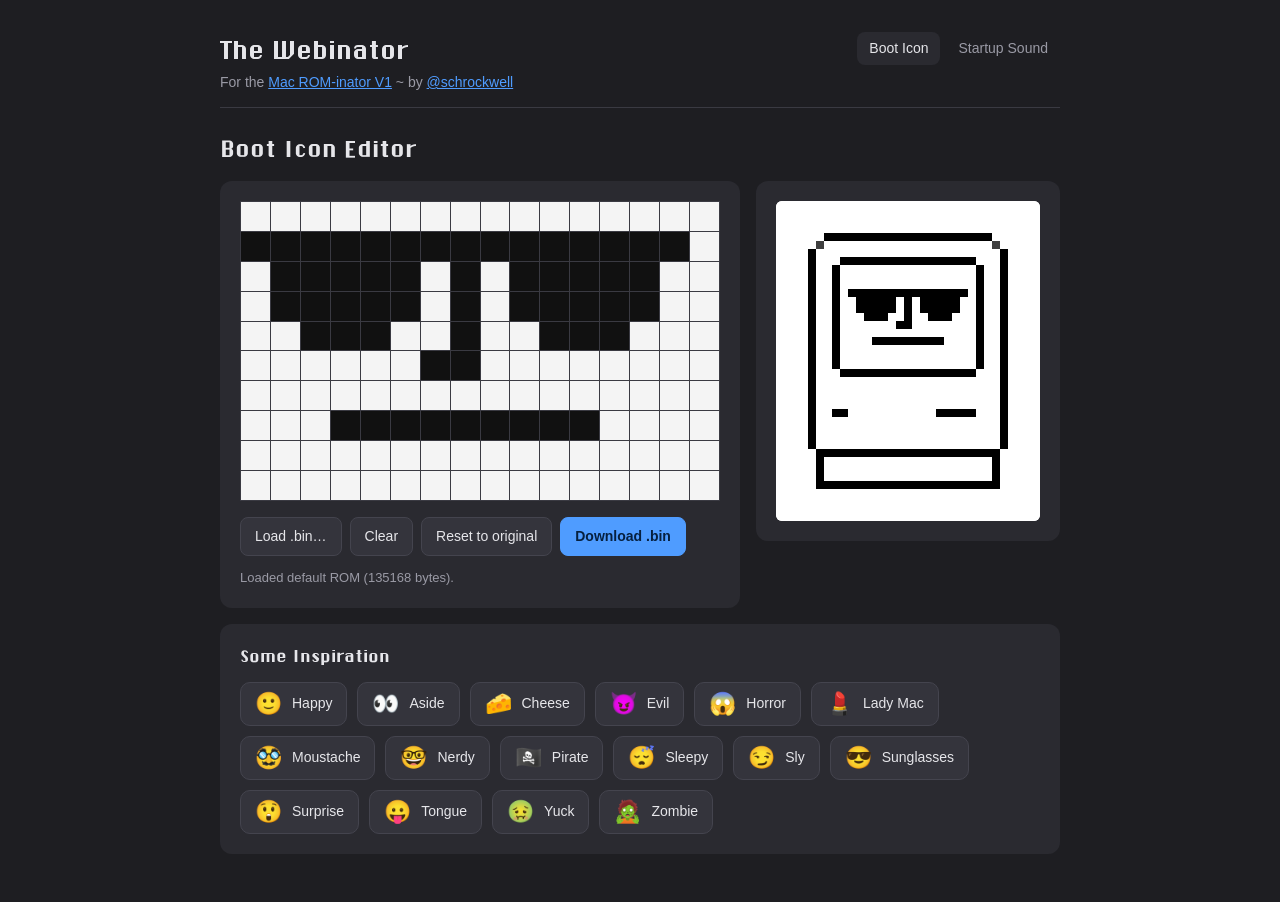
==== icon/index.html @ 16dd8859 "Add sound editor, index page, icon and audio samples" ====
<!DOCTYPE html>
<html lang="en">

<head>
  <meta charset="utf-8">
  <meta name="viewport" content="width=device-width, initial-scale=1">
  <title>ROM-inator Icon Editor</title>
  <link rel="stylesheet" href="../main.css">

  <script src="rom-data.js"></script>
  <script src="samples.js"></script>
  <script src="icon.js"></script>
</head>

<body>
  <div class="app">
    <header class="nav">
      <div class="masthead">
        <a class="brand" href="../">The Webinator</a>
        <p class="sub">
          For the
          <a href="https://www.bigmessowires.com/mac-rom-inator/">Mac ROM-inator V1</a> ~
          by <a href="https://schrockwell.com" rel="noopener">@schrockwell</a>
        </p>
      </div>
      <nav class="nav-links">
        <a href="../icon/" class="active">Boot Icon</a>
        <a href="../sound/">Startup Sound</a>
      </nav>
    </header>

    <h1>Boot Icon Editor</h1>

    <div class="panels">
      <div class="card editor-card">
        <div id="grid"></div>
        <div class="controls">
          <label class="filebtn">Load .bin…<input type="file" id="file" accept=".bin,application/octet-stream"></label>
          <button id="clear">Clear</button>
          <button id="reset">Reset to original</button>
          <button id="download" class="primary">Download .bin</button>
        </div>
        <div class="status" id="status"></div>
      </div>

      <div class="card preview-card">
        <canvas id="preview" width="33" height="40"></canvas>
      </div>
    </div>

    <div class="card">
      <h2>Some Inspiration</h2>
      <div class="sample-gallery" id="faces"></div>
    </div>
  </div>
</body>

</html>
---- main.css ----
/* Webinator — all styles. */

@font-face {
  font-family: "ChicagoFLF";
  src: url("/assets/ChicagoFLF.ttf") format("truetype");
  font-display: swap;
}

/* ---- Theme + shell ---- */

:root {
  --bg: #1e1e22;
  --panel: #2a2a30;
  --ink: #e6e6ea;
  --muted: #9a9aa5;
  --accent: #4f9cff;
  --border: #3a3a42;
  --grid-line: #3a3a42;
  --black: #111;
  --white: #f4f4f4;
}

* {
  box-sizing: border-box;
}

body {
  margin: 0;
  font: 15px/1.5 -apple-system, BlinkMacSystemFont, "Segoe UI", Helvetica, Arial, sans-serif;
  background: var(--bg);
  color: var(--ink);
  display: flex;
  justify-content: center;
  padding: 32px 16px;
  min-height: 100vh;
}

.app {
  width: 100%;
  max-width: 840px;
}

h1,
h2 {
  font-family: "ChicagoFLF", Chicago, "Charcoal", sans-serif;
  font-weight: normal;
}

h1 {
  font-size: 22px;
  margin: 0 0 16px;
}

.sub {
  color: var(--muted);
  font-size: 14px;
  margin: 0 0 24px;
}

.sub a {
  color: var(--accent);
}

/* ---- Shared nav header ---- */

.nav {
  display: flex;
  align-items: flex-start;
  justify-content: space-between;
  gap: 16px;
  margin-bottom: 24px;
  padding-bottom: 14px;
  border-bottom: 1px solid var(--border);
}

.masthead {
  display: flex;
  flex-direction: column;
  gap: 4px;
}

.nav .brand {
  font-family: "ChicagoFLF", Chicago, "Charcoal", sans-serif;
  font-size: 24px;
  font-weight: normal;
  color: var(--ink);
  text-decoration: none;
}

.nav .sub {
  margin: 0;
}

.nav-links {
  flex-shrink: 0;
}

.nav-links {
  display: flex;
  gap: 6px;
}

.nav-links a {
  color: var(--muted);
  text-decoration: none;
  font-size: 14px;
  padding: 6px 12px;
  border-radius: 8px;
}

.nav-links a:hover {
  color: var(--ink);
  background: var(--panel);
}

.nav-links a.active {
  color: var(--ink);
  background: var(--panel);
}

/* ---- Landing page ---- */

.grid {
  display: grid;
  grid-template-columns: repeat(2, 1fr);
  gap: 16px;
}

.tile {
  display: flex;
  flex-direction: column;
  align-items: flex-start;
  gap: 8px;
  background: var(--panel);
  border: 1px solid var(--border);
  border-radius: 14px;
  padding: 28px 24px;
  min-height: 168px;
  color: var(--ink);
  text-decoration: none;
  transition: border-color .12s, transform .12s, background .12s;
}

a.tile:hover {
  border-color: var(--accent);
  background: #30303a;
  transform: translateY(-2px);
}

.tile .icon {
  font-size: 40px;
  line-height: 1;
}

.tile .title {
  font-family: "ChicagoFLF", Chicago, "Charcoal", sans-serif;
  font-size: 20px;
  font-weight: normal;
}

.tile .desc {
  color: var(--muted);
  font-size: 13px;
}

.tile.disabled {
  cursor: not-allowed;
  opacity: .55;
}

.badge {
  margin-top: auto;
  font-size: 11px;
  font-weight: 600;
  letter-spacing: .04em;
  text-transform: uppercase;
  color: var(--muted);
  border: 1px solid var(--border);
  border-radius: 999px;
  padding: 3px 10px;
}

@media (max-width: 520px) {
  .grid {
    grid-template-columns: 1fr;
  }
}

/* ---- Boot icon editor ---- */

.panels {
  display: flex;
  flex-wrap: wrap;
  align-items: flex-start;
  gap: 16px;
}

.editor-card {
  flex: 1 1 420px;
}

.preview-card {
  flex: 0 0 auto;
}

.card {
  background: var(--panel);
  border-radius: 12px;
  padding: 20px;
  margin-bottom: 16px;
}

/* 16x10 pixel grid */
#grid {
  display: grid;
  grid-template-columns: repeat(16, 1fr);
  grid-template-rows: repeat(10, 1fr);
  gap: 1px;
  background: var(--grid-line);
  border: 1px solid var(--grid-line);
  width: 100%;
  aspect-ratio: 16 / 10;
  user-select: none;
  touch-action: none;
  cursor: crosshair;
}

.cell {
  width: 100%;
  height: 100%;
}

.cell.white {
  background: var(--white);
}

.cell.black {
  background: var(--black);
}

.controls {
  display: flex;
  flex-wrap: wrap;
  gap: 8px;
  margin-top: 16px;
}

button,
.filebtn {
  appearance: none;
  border: 1px solid #44444e;
  background: #34343c;
  color: var(--ink);
  padding: 8px 14px;
  border-radius: 8px;
  font: inherit;
  font-size: 14px;
  cursor: pointer;
}

button:hover,
.filebtn:hover {
  background: #3e3e48;
}

button:disabled {
  opacity: .5;
  cursor: not-allowed;
}

button:disabled:hover {
  background: #34343c;
}

button.primary {
  background: var(--accent);
  border-color: var(--accent);
  color: #06203f;
  font-weight: 600;
}

button.primary:hover {
  filter: brightness(1.08);
}

#file {
  display: none;
}

.status {
  color: var(--muted);
  font-size: 13px;
  margin-top: 12px;
  min-height: 1.2em;
}

.status.warn {
  color: #ffb454;
}

.preview-card h2 {
  font-size: 16px;
  margin: 0 0 2px;
}

#preview {
  width: 264px;
  /* (25 + 4*2) * 8 */
  height: 320px;
  /* (32 + 4*2) * 8 */
  image-rendering: pixelated;
  image-rendering: crisp-edges;
  background: #fff;
  border-radius: 6px;
  display: block;
}

.legend {
  color: var(--muted);
  font-size: 12px;
  margin-top: 14px;
}

.swatch {
  display: inline-block;
  width: 10px;
  height: 10px;
  border-radius: 2px;
  vertical-align: middle;
  margin: 0 4px 0 10px;
  border: 1px solid var(--grid-line);
}

.swatch.w {
  background: var(--white);
}

.swatch.b {
  background: var(--black);
}

/* ---- Startup sound editor ---- */

#wave {
  display: block;
  width: 100%;
  height: 140px;
  margin-top: 16px;
  background: #1a1a1e;
  border-radius: 8px;
  cursor: pointer;
}

.sound-controls {
  display: flex;
  align-items: center;
  gap: 12px;
  margin-top: 14px;
  color: var(--muted);
  font-size: 13px;
}

.sound-controls input[type="range"] {
  flex: 1;
  accent-color: var(--accent);
}

#startval {
  min-width: 56px;
  text-align: right;
  font-variant-numeric: tabular-nums;
}

.card h2 {
  font-size: 16px;
  margin: 0;
}

.sample-gallery {
  display: flex;
  flex-wrap: wrap;
  gap: 10px;
  margin-top: 14px;
}

.sample {
  display: flex;
  align-items: center;
  gap: 10px;
  text-align: left;
  padding: 10px 14px;
  border-radius: 10px;
}

.sample-icon {
  font-size: 22px;
  line-height: 1;
}

.sample-name {
  font-size: 14px;
}
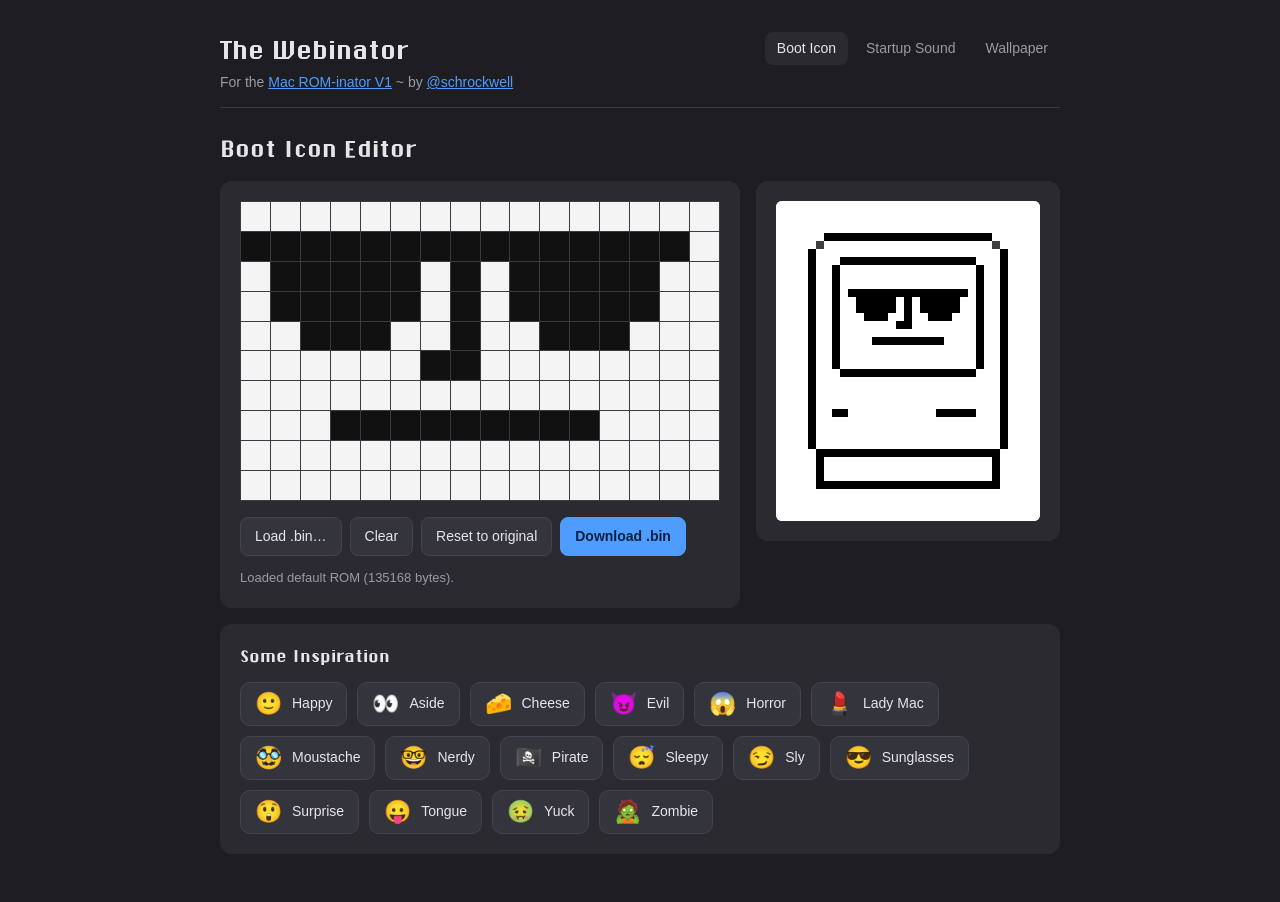
==== commit 0157ce98: "Add wallpaper util" ====
--- a/icon/index.html
+++ b/icon/index.html
@@ -5,7 +5,7 @@
   <meta charset="utf-8">
   <meta name="viewport" content="width=device-width, initial-scale=1">
   <title>ROM-inator Icon Editor</title>
-  <link rel="stylesheet" href="../main.css">
+  <link rel="stylesheet" href="../assets/main.css">
 
   <script src="rom-data.js"></script>
   <script src="samples.js"></script>
@@ -26,6 +26,7 @@
       <nav class="nav-links">
         <a href="../icon/" class="active">Boot Icon</a>
         <a href="../sound/">Startup Sound</a>
+        <a href="../wallpaper/">Wallpaper</a>
       </nav>
     </header>
 
--- a/assets/main.css
+++ b/assets/main.css
@@ -0,0 +1,488 @@
+/* Webinator — all styles. */
+
+@font-face {
+  font-family: "ChicagoFLF";
+  src: url("/assets/ChicagoFLF.ttf") format("truetype");
+  font-display: swap;
+}
+
+/* ---- Theme + shell ---- */
+
+:root {
+  --bg: #1e1e22;
+  --panel: #2a2a30;
+  --ink: #e6e6ea;
+  --muted: #9a9aa5;
+  --accent: #4f9cff;
+  --border: #3a3a42;
+  --grid-line: #3a3a42;
+  --black: #111;
+  --white: #f4f4f4;
+}
+
+* {
+  box-sizing: border-box;
+}
+
+body {
+  margin: 0;
+  font: 15px/1.5 -apple-system, BlinkMacSystemFont, "Segoe UI", Helvetica, Arial, sans-serif;
+  background: var(--bg);
+  color: var(--ink);
+  display: flex;
+  justify-content: center;
+  padding: 32px 16px;
+  min-height: 100vh;
+}
+
+.app {
+  width: 100%;
+  max-width: 840px;
+}
+
+h1,
+h2 {
+  font-family: "ChicagoFLF", Chicago, "Charcoal", sans-serif;
+  font-weight: normal;
+}
+
+h1 {
+  font-size: 22px;
+  margin: 0 0 16px;
+}
+
+.sub {
+  color: var(--muted);
+  font-size: 14px;
+  margin: 0 0 24px;
+}
+
+.sub a {
+  color: var(--accent);
+}
+
+/* ---- Shared nav header ---- */
+
+.nav {
+  display: flex;
+  align-items: flex-start;
+  justify-content: space-between;
+  gap: 16px;
+  margin-bottom: 24px;
+  padding-bottom: 14px;
+  border-bottom: 1px solid var(--border);
+}
+
+.masthead {
+  display: flex;
+  flex-direction: column;
+  gap: 4px;
+}
+
+.nav .brand {
+  font-family: "ChicagoFLF", Chicago, "Charcoal", sans-serif;
+  font-size: 24px;
+  font-weight: normal;
+  color: var(--ink);
+  text-decoration: none;
+}
+
+.nav .sub {
+  margin: 0;
+}
+
+.nav-links {
+  flex-shrink: 0;
+}
+
+.nav-links {
+  display: flex;
+  gap: 6px;
+}
+
+.nav-links a {
+  color: var(--muted);
+  text-decoration: none;
+  font-size: 14px;
+  padding: 6px 12px;
+  border-radius: 8px;
+}
+
+.nav-links a:hover {
+  color: var(--ink);
+  background: var(--panel);
+}
+
+.nav-links a.active {
+  color: var(--ink);
+  background: var(--panel);
+}
+
+/* ---- Landing page ---- */
+
+.grid {
+  display: grid;
+  grid-template-columns: repeat(2, 1fr);
+  gap: 16px;
+}
+
+.tile {
+  display: flex;
+  flex-direction: column;
+  align-items: flex-start;
+  gap: 8px;
+  background: var(--panel);
+  border: 1px solid var(--border);
+  border-radius: 14px;
+  padding: 28px 24px;
+  min-height: 168px;
+  color: var(--ink);
+  text-decoration: none;
+  transition: border-color .12s, transform .12s, background .12s;
+}
+
+a.tile:hover {
+  border-color: var(--accent);
+  background: #30303a;
+  transform: translateY(-2px);
+}
+
+.tile .icon {
+  font-size: 40px;
+  line-height: 1;
+}
+
+.tile .title {
+  font-family: "ChicagoFLF", Chicago, "Charcoal", sans-serif;
+  font-size: 20px;
+  font-weight: normal;
+}
+
+.tile .desc {
+  color: var(--muted);
+  font-size: 13px;
+}
+
+.tile.disabled {
+  cursor: not-allowed;
+  opacity: .55;
+}
+
+.badge {
+  margin-top: auto;
+  font-size: 11px;
+  font-weight: 600;
+  letter-spacing: .04em;
+  text-transform: uppercase;
+  color: var(--muted);
+  border: 1px solid var(--border);
+  border-radius: 999px;
+  padding: 3px 10px;
+}
+
+@media (max-width: 520px) {
+  .grid {
+    grid-template-columns: 1fr;
+  }
+}
+
+/* ---- Boot icon editor ---- */
+
+.panels {
+  display: flex;
+  flex-wrap: wrap;
+  align-items: flex-start;
+  gap: 16px;
+}
+
+.editor-card {
+  flex: 1 1 420px;
+}
+
+.preview-card {
+  flex: 0 0 auto;
+}
+
+.card {
+  background: var(--panel);
+  border-radius: 12px;
+  padding: 20px;
+  margin-bottom: 16px;
+}
+
+/* 16x10 pixel grid */
+#grid {
+  display: grid;
+  grid-template-columns: repeat(16, 1fr);
+  grid-template-rows: repeat(10, 1fr);
+  gap: 1px;
+  background: var(--grid-line);
+  border: 1px solid var(--grid-line);
+  width: 100%;
+  aspect-ratio: 16 / 10;
+  user-select: none;
+  touch-action: none;
+  cursor: crosshair;
+}
+
+.cell {
+  width: 100%;
+  height: 100%;
+}
+
+.cell.white {
+  background: var(--white);
+}
+
+.cell.black {
+  background: var(--black);
+}
+
+.controls {
+  display: flex;
+  flex-wrap: wrap;
+  gap: 8px;
+  margin-top: 16px;
+}
+
+button,
+.filebtn {
+  appearance: none;
+  border: 1px solid #44444e;
+  background: #34343c;
+  color: var(--ink);
+  padding: 8px 14px;
+  border-radius: 8px;
+  font: inherit;
+  font-size: 14px;
+  cursor: pointer;
+}
+
+button:hover,
+.filebtn:hover {
+  background: #3e3e48;
+}
+
+button:disabled {
+  opacity: .5;
+  cursor: not-allowed;
+}
+
+button:disabled:hover {
+  background: #34343c;
+}
+
+button.primary {
+  background: var(--accent);
+  border-color: var(--accent);
+  color: #06203f;
+  font-weight: 600;
+}
+
+button.primary:hover {
+  filter: brightness(1.08);
+}
+
+#file {
+  display: none;
+}
+
+.status {
+  color: var(--muted);
+  font-size: 13px;
+  margin-top: 12px;
+  min-height: 1.2em;
+}
+
+.status.warn {
+  color: #ffb454;
+}
+
+.preview-card h2 {
+  font-size: 16px;
+  margin: 0 0 2px;
+}
+
+#preview {
+  width: 264px;
+  /* (25 + 4*2) * 8 */
+  height: 320px;
+  /* (32 + 4*2) * 8 */
+  image-rendering: pixelated;
+  image-rendering: crisp-edges;
+  background: #fff;
+  border-radius: 6px;
+  display: block;
+}
+
+.legend {
+  color: var(--muted);
+  font-size: 12px;
+  margin-top: 14px;
+}
+
+.legend a {
+  color: var(--accent);
+}
+
+.swatch {
+  display: inline-block;
+  width: 10px;
+  height: 10px;
+  border-radius: 2px;
+  vertical-align: middle;
+  margin: 0 4px 0 10px;
+  border: 1px solid var(--grid-line);
+}
+
+.swatch.w {
+  background: var(--white);
+}
+
+.swatch.b {
+  background: var(--black);
+}
+
+/* ---- Startup sound editor ---- */
+
+#wave {
+  display: block;
+  width: 100%;
+  height: 140px;
+  margin-top: 16px;
+  background: #1a1a1e;
+  border-radius: 8px;
+  cursor: pointer;
+}
+
+.sound-controls {
+  display: flex;
+  align-items: center;
+  gap: 12px;
+  margin-top: 14px;
+  color: var(--muted);
+  font-size: 13px;
+}
+
+.sound-controls input[type="range"] {
+  flex: 1;
+  accent-color: var(--accent);
+}
+
+#startval {
+  min-width: 56px;
+  text-align: right;
+  font-variant-numeric: tabular-nums;
+}
+
+.card h2 {
+  font-size: 16px;
+  margin: 0;
+}
+
+.sample-gallery {
+  display: flex;
+  flex-wrap: wrap;
+  gap: 10px;
+  margin-top: 14px;
+}
+
+.sample {
+  display: flex;
+  align-items: center;
+  gap: 10px;
+  text-align: left;
+  padding: 10px 14px;
+  border-radius: 10px;
+}
+
+.sample-icon {
+  font-size: 22px;
+  line-height: 1;
+}
+
+.sample-name {
+  font-size: 14px;
+}
+
+/* ---- Wallpaper ditherer ---- */
+
+#dither {
+  display: block;
+  width: 100%;
+  max-width: 512px;
+  margin: 0 auto;
+  aspect-ratio: 512 / 342;
+  background: #1a1a1e;
+  border-radius: 8px;
+  image-rendering: pixelated;
+  image-rendering: crisp-edges;
+  cursor: grab;
+  touch-action: none;
+  user-select: none;
+}
+
+#dither.dragging {
+  cursor: grabbing;
+}
+
+.dither-options {
+  display: flex;
+  flex-wrap: wrap;
+  align-items: center;
+  gap: 16px;
+  margin-top: 14px;
+  color: var(--muted);
+  font-size: 13px;
+}
+
+.dither-options label {
+  display: flex;
+  align-items: center;
+  gap: 8px;
+}
+
+.dither-options select {
+  appearance: none;
+  border: 1px solid #44444e;
+  background: #34343c;
+  color: var(--ink);
+  padding: 6px 10px;
+  border-radius: 8px;
+  font: inherit;
+  font-size: 14px;
+  cursor: pointer;
+}
+
+.dither-options select:disabled {
+  opacity: .5;
+  cursor: not-allowed;
+}
+
+.dither-options input[type="checkbox"] {
+  accent-color: var(--accent);
+}
+
+.slider-row {
+  display: flex;
+  align-items: center;
+  gap: 12px;
+  margin-top: 10px;
+  color: var(--muted);
+  font-size: 13px;
+}
+
+.slider-row > span:first-child {
+  min-width: 76px;
+}
+
+.slider-row input[type="range"] {
+  flex: 1;
+  accent-color: var(--accent);
+}
+
+.slider-row .slider-value {
+  min-width: 48px;
+  text-align: right;
+  font-variant-numeric: tabular-nums;
+}
